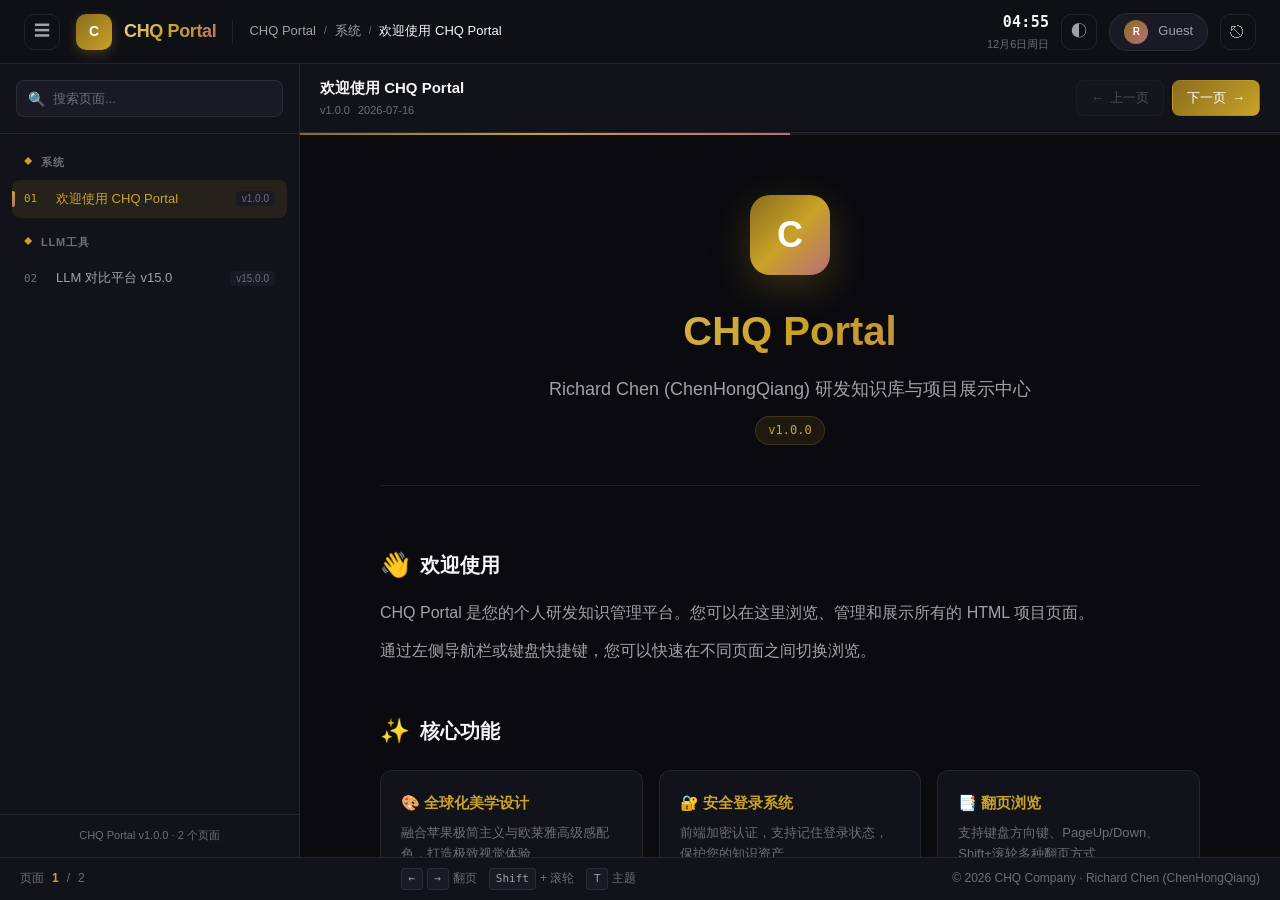
==== main.html @ ea7e8e4c "feat: CHQ Portal v1.1.0 - Initial release with LLM Compare Platform integration" ====
<!DOCTYPE html>
<html lang="zh-CN" data-theme="dark">
<head>
  <meta charset="UTF-8">
  <meta name="viewport" content="width=device-width, initial-scale=1.0">
  <meta name="description" content="CHQ Portal - Richard Chen (ChenHongQiang) 研发知识库">
  <meta name="author" content="Richard Chen (ChenHongQiang)">
  <meta name="copyright" content="Copyright © 2026 CHQ Company. All rights reserved.">
  <title>CHQ Portal - 研发知识库</title>
  <link rel="stylesheet" href="assets/css/style.css">
  <link rel="stylesheet" href="assets/css/portal.css">
</head>
<body class="portal-page">
  <!-- Authentication check -->
  <script>CHQAuth && CHQAuth.requireAuth();</script>

  <!-- Top Navigation -->
  <header class="top-nav">
    <div class="nav-left">
      <button class="nav-btn" id="sidebar-toggle" title="切换侧边栏">☰</button>
      <div class="nav-brand">
        <div class="nav-brand-logo">C</div>
        <span class="nav-brand-text text-gradient">CHQ Portal</span>
      </div>
      <div class="nav-divider"></div>
      <nav class="breadcrumb" id="breadcrumb">
        <span class="bc-item">CHQ Portal</span>
      </nav>
    </div>

    <div class="nav-right">
      <div class="clock-widget" id="clock-widget">
        <span class="clock-time">--:--</span>
        <span class="clock-date">--月--日</span>
      </div>
      <button class="nav-btn" id="theme-toggle" title="切换主题">◐</button>
      <div class="nav-user">
        <div class="user-avatar">R</div>
        <span id="nav-username">Admin</span>
      </div>
      <button class="nav-btn" onclick="CHQAuth.logout()" title="退出登录">⎋</button>
    </div>
  </header>

  <!-- Main Body -->
  <div class="portal-body">
    <!-- Sidebar -->
    <aside class="sidebar" id="sidebar">
      <div class="sidebar-search">
        <div class="search-input-wrapper">
          <span class="search-icon">🔍</span>
          <input 
            type="text" 
            id="search-input"
            placeholder="搜索页面..."
            oninput="Router.search(this.value)"
          >
        </div>
      </div>
      <nav class="sidebar-nav" id="sidebar-nav">
        <!-- Dynamically populated -->
      </nav>
      <div class="sidebar-footer">
        CHQ Portal v1.0.0 · <span id="total-pages">0</span> 个页面
      </div>
    </aside>

    <!-- Content Area -->
    <main class="content-area">
      <!-- Toolbar -->
      <div class="content-toolbar">
        <div class="toolbar-left">
          <div class="page-info">
            <span class="page-title" id="page-title">加载中...</span>
            <div class="page-meta">
              <span id="page-version"></span>
              <span id="page-date"></span>
            </div>
          </div>
        </div>
        <div class="toolbar-right">
          <button class="toolbar-btn" id="btn-prev" onclick="Router.prev()">
            <span>←</span> 上一页
          </button>
          <button class="toolbar-btn primary" id="btn-next" onclick="Router.next()">
            下一页 <span>→</span>
          </button>
        </div>
      </div>

      <!-- Progress bar -->
      <div class="progress-bar-wrapper">
        <div class="progress-bar" id="progress-bar" style="width: 0%"></div>
      </div>

      <!-- Iframe container -->
      <div class="iframe-container">
        <div class="page-loader" id="page-loader">
          <div class="spinner"></div>
          <span class="page-loader-text">正在加载页面...</span>
        </div>
        <iframe id="content-frame" sandbox="allow-scripts allow-same-origin allow-popups allow-forms"></iframe>
      </div>
    </main>
  </div>

  <!-- Bottom Bar -->
  <footer class="bottom-bar">
    <div class="pagination-info">
      <span>页面</span>
      <span class="current" id="current-page">1</span>
      <span>/</span>
      <span id="total-pages-bottom">1</span>
    </div>
    <div class="keyboard-hints">
      <div class="key-hint">
        <kbd>←</kbd><kbd>→</kbd> 翻页
      </div>
      <div class="key-hint">
        <kbd>Shift</kbd> + 滚轮
      </div>
      <div class="key-hint">
        <kbd>T</kbd> 主题
      </div>
    </div>
    <div>
      © 2026 CHQ Company · Richard Chen (ChenHongQiang)
    </div>
  </footer>

  <!-- Toast container -->
  <div class="toast-container" id="toast-container"></div>

  <script src="assets/js/auth.js"></script>
  <script src="assets/js/pages.js"></script>
  <script src="assets/js/router.js"></script>
  <script src="assets/js/effects.js"></script>
  <script>
    (function() {
      // Set username
      const user = CHQAuth.getCurrentUser();
      document.getElementById('nav-username').textContent = user;

      // Sidebar toggle
      const sidebar = document.getElementById('sidebar');
      const sidebarToggle = document.getElementById('sidebar-toggle');
      let sidebarOpen = true;
      
      sidebarToggle.addEventListener('click', () => {
        sidebarOpen = !sidebarOpen;
        sidebar.classList.toggle('collapsed', !sidebarOpen);
      });

      // Sync total pages count
      const syncTotal = () => {
        const pages = Router.getPages ? Router.getPages() : [];
        const els = document.querySelectorAll('#total-pages, #total-pages-bottom');
        els.forEach(el => el.textContent = pages.length);
      };

      // Listen for router init
      const checkInit = setInterval(() => {
        if (Router.getPages) {
          syncTotal();
          clearInterval(checkInit);
        }
      }, 100);

      // T key for theme toggle
      document.addEventListener('keydown', (e) => {
        if (e.target.tagName === 'INPUT' || e.target.tagName === 'TEXTAREA') return;
        if (e.key === 't' || e.key === 'T') {
          CHQEffects.ThemeManager.toggle();
        }
      });
    })();
  </script>
</body>
</html>
---- assets/css/style.css ----
/* ============================================================
   CHQ Portal Framework v1.0.0
   Global Stylesheet
   Design: Apple Minimalism + L'Oréal Luxury
   Copyright © 2026 CHQ Company. All rights reserved.
   Author & Principal Architect: Richard Chen (ChenHongQiang)
   ============================================================ */

/* ── CSS Variables ── */
:root {
  /* Apple-inspired system font stack */
  --font-sans: -apple-system, BlinkMacSystemFont, "SF Pro Display", "SF Pro Text",
               "Helvetica Neue", "Segoe UI", "PingFang SC", "Hiragino Sans GB",
               "Microsoft YaHei", sans-serif;
  --font-mono: "SF Mono", "Fira Code", "JetBrains Mono", Consolas, monospace;

  /* L'Oréal luxury color palette */
  --gold-primary: #c9a227;
  --gold-light: #e8d5a3;
  --gold-dark: #8a6d1f;
  --rose-gold: #b76e79;
  --champagne: #f7e7ce;

  /* Dark theme (default) */
  --bg-primary: #0a0a0f;
  --bg-secondary: #12121a;
  --bg-tertiary: #1a1a24;
  --bg-glass: rgba(18, 18, 26, 0.72);
  --bg-glass-hover: rgba(26, 26, 36, 0.84);
  --text-primary: #f5f5f7;
  --text-secondary: #a1a1a6;
  --text-tertiary: #6e6e73;
  --border-color: rgba(255, 255, 255, 0.08);
  --border-glow: rgba(201, 162, 39, 0.15);
  --accent: var(--gold-primary);
  --accent-hover: var(--gold-light);
  --shadow-sm: 0 2px 8px rgba(0, 0, 0, 0.4);
  --shadow-md: 0 8px 32px rgba(0, 0, 0, 0.5);
  --shadow-lg: 0 24px 64px rgba(0, 0, 0, 0.6);
  --shadow-gold: 0 0 40px rgba(201, 162, 39, 0.12);
  --radius-sm: 8px;
  --radius-md: 16px;
  --radius-lg: 24px;
  --radius-xl: 32px;
  --transition-fast: 0.2s cubic-bezier(0.4, 0, 0.2, 1);
  --transition-base: 0.3s cubic-bezier(0.4, 0, 0.2, 1);
  --transition-slow: 0.5s cubic-bezier(0.4, 0, 0.2, 1);
}

/* Light theme */
[data-theme="light"] {
  --bg-primary: #f5f5f7;
  --bg-secondary: #ffffff;
  --bg-tertiary: #f0f0f2;
  --bg-glass: rgba(255, 255, 255, 0.76);
  --bg-glass-hover: rgba(255, 255, 255, 0.92);
  --text-primary: #1d1d1f;
  --text-secondary: #6e6e73;
  --text-tertiary: #a1a1a6;
  --border-color: rgba(0, 0, 0, 0.08);
  --border-glow: rgba(201, 162, 39, 0.2);
  --shadow-sm: 0 2px 8px rgba(0, 0, 0, 0.08);
  --shadow-md: 0 8px 32px rgba(0, 0, 0, 0.12);
  --shadow-lg: 0 24px 64px rgba(0, 0, 0, 0.16);
  --shadow-gold: 0 0 40px rgba(201, 162, 39, 0.08);
}

/* ── Reset & Base ── */
*, *::before, *::after {
  margin: 0;
  padding: 0;
  box-sizing: border-box;
}

html {
  font-size: 16px;
  scroll-behavior: smooth;
  -webkit-font-smoothing: antialiased;
  -moz-osx-font-smoothing: grayscale;
}

body {
  font-family: var(--font-sans);
  background: var(--bg-primary);
  color: var(--text-primary);
  line-height: 1.6;
  overflow: hidden;
  min-height: 100vh;
  transition: background var(--transition-base), color var(--transition-base);
}

/* ── Scrollbar ── */
::-webkit-scrollbar {
  width: 6px;
  height: 6px;
}
::-webkit-scrollbar-track {
  background: transparent;
}
::-webkit-scrollbar-thumb {
  background: var(--text-tertiary);
  border-radius: 3px;
}
::-webkit-scrollbar-thumb:hover {
  background: var(--text-secondary);
}

/* ── Typography ── */
h1, h2, h3, h4, h5, h6 {
  font-weight: 600;
  letter-spacing: -0.02em;
  line-height: 1.2;
}

.text-gradient {
  background: linear-gradient(135deg, var(--gold-light), var(--gold-primary), var(--rose-gold));
  -webkit-background-clip: text;
  -webkit-text-fill-color: transparent;
  background-clip: text;
}

.text-glow {
  text-shadow: 0 0 20px rgba(201, 162, 39, 0.3);
}

/* ── Glass Card ── */
.glass {
  background: var(--bg-glass);
  backdrop-filter: blur(24px) saturate(1.4);
  -webkit-backdrop-filter: blur(24px) saturate(1.4);
  border: 1px solid var(--border-color);
  border-radius: var(--radius-md);
  box-shadow: var(--shadow-md), inset 0 1px 0 rgba(255,255,255,0.05);
  transition: all var(--transition-base);
}

.glass:hover {
  background: var(--bg-glass-hover);
  border-color: var(--border-glow);
  box-shadow: var(--shadow-lg), var(--shadow-gold), inset 0 1px 0 rgba(255,255,255,0.08);
}

/* ── Buttons ── */
.btn {
  display: inline-flex;
  align-items: center;
  justify-content: center;
  gap: 8px;
  padding: 12px 28px;
  font-family: var(--font-sans);
  font-size: 0.9375rem;
  font-weight: 500;
  letter-spacing: -0.01em;
  border: none;
  border-radius: var(--radius-sm);
  cursor: pointer;
  transition: all var(--transition-fast);
  position: relative;
  overflow: hidden;
}

.btn::before {
  content: '';
  position: absolute;
  inset: 0;
  background: linear-gradient(135deg, rgba(255,255,255,0.15), transparent);
  opacity: 0;
  transition: opacity var(--transition-fast);
}

.btn:hover::before {
  opacity: 1;
}

.btn-primary {
  background: linear-gradient(135deg, var(--gold-dark), var(--gold-primary));
  color: #fff;
  box-shadow: 0 4px 16px rgba(201, 162, 39, 0.3);
}

.btn-primary:hover {
  transform: translateY(-2px);
  box-shadow: 0 8px 28px rgba(201, 162, 39, 0.4);
}

.btn-primary:active {
  transform: translateY(0);
}

.btn-secondary {
  background: var(--bg-tertiary);
  color: var(--text-primary);
  border: 1px solid var(--border-color);
}

.btn-secondary:hover {
  background: var(--bg-glass-hover);
  border-color: var(--border-glow);
}

.btn-icon {
  width: 40px;
  height: 40px;
  padding: 0;
  border-radius: 50%;
}

/* ── Form Elements ── */
.input-group {
  position: relative;
  margin-bottom: 20px;
}

.input-group label {
  display: block;
  font-size: 0.8125rem;
  font-weight: 500;
  color: var(--text-secondary);
  margin-bottom: 8px;
  letter-spacing: 0.02em;
}

.input-field {
  width: 100%;
  padding: 14px 18px;
  font-family: var(--font-sans);
  font-size: 0.9375rem;
  color: var(--text-primary);
  background: var(--bg-tertiary);
  border: 1px solid var(--border-color);
  border-radius: var(--radius-sm);
  outline: none;
  transition: all var(--transition-fast);
}

.input-field::placeholder {
  color: var(--text-tertiary);
}

.input-field:focus {
  border-color: var(--gold-primary);
  box-shadow: 0 0 0 3px rgba(201, 162, 39, 0.15);
  background: var(--bg-glass-hover);
}

/* ── Animations ── */
@keyframes fadeIn {
  from { opacity: 0; transform: translateY(16px); }
  to { opacity: 1; transform: translateY(0); }
}

@keyframes fadeInScale {
  from { opacity: 0; transform: scale(0.96); }
  to { opacity: 1; transform: scale(1); }
}

@keyframes shimmer {
  0% { background-position: -200% center; }
  100% { background-position: 200% center; }
}

@keyframes float {
  0%, 100% { transform: translateY(0); }
  50% { transform: translateY(-8px); }
}

@keyframes pulse-gold {
  0%, 100% { box-shadow: 0 0 0 0 rgba(201, 162, 39, 0.4); }
  50% { box-shadow: 0 0 0 12px rgba(201, 162, 39, 0); }
}

.animate-fade-in {
  animation: fadeIn 0.6s var(--transition-base) forwards;
}

.animate-fade-in-scale {
  animation: fadeInScale 0.5s var(--transition-base) forwards;
}

.animate-float {
  animation: float 4s ease-in-out infinite;
}

/* ── Utility ── */
.hidden { display: none !important; }
.sr-only {
  position: absolute;
  width: 1px;
  height: 1px;
  padding: 0;
  margin: -1px;
  overflow: hidden;
  clip: rect(0, 0, 0, 0);
  border: 0;
}

/* ── Loading Spinner ── */
.spinner {
  width: 24px;
  height: 24px;
  border: 2px solid var(--border-color);
  border-top-color: var(--gold-primary);
  border-radius: 50%;
  animation: spin 0.8s linear infinite;
}

@keyframes spin {
  to { transform: rotate(360deg); }
}

/* ── Toast Notification ── */
.toast-container {
  position: fixed;
  top: 24px;
  right: 24px;
  z-index: 9999;
  display: flex;
  flex-direction: column;
  gap: 12px;
}

.toast {
  padding: 14px 22px;
  background: var(--bg-glass);
  backdrop-filter: blur(20px);
  border: 1px solid var(--border-color);
  border-radius: var(--radius-sm);
  box-shadow: var(--shadow-lg);
  font-size: 0.875rem;
  color: var(--text-primary);
  transform: translateX(120%);
  transition: transform 0.4s cubic-bezier(0.16, 1, 0.3, 1);
  max-width: 320px;
}

.toast.show {
  transform: translateX(0);
}

.toast.success {
  border-left: 3px solid #34c759;
}

.toast.error {
  border-left: 3px solid #ff3b30;
}

/* ── Responsive ── */
@media (max-width: 768px) {
  html { font-size: 14px; }
  .glass { border-radius: var(--radius-sm); }
}
---- assets/css/portal.css ----
/* ============================================================
   CHQ Portal Main Browser Styles
   Copyright © 2026 CHQ Company. All rights reserved.
   Author & Principal Architect: Richard Chen (ChenHongQiang)
   ============================================================ */

.portal-page {
  display: flex;
  flex-direction: column;
  height: 100vh;
  overflow: hidden;
  background: var(--bg-primary);
}

/* ── Top Navigation Bar ── */
.top-nav {
  display: flex;
  align-items: center;
  justify-content: space-between;
  height: 64px;
  padding: 0 24px;
  background: var(--bg-glass);
  backdrop-filter: blur(20px) saturate(1.4);
  -webkit-backdrop-filter: blur(20px) saturate(1.4);
  border-bottom: 1px solid var(--border-color);
  z-index: 100;
  flex-shrink: 0;
}

.nav-left {
  display: flex;
  align-items: center;
  gap: 16px;
}

.nav-brand {
  display: flex;
  align-items: center;
  gap: 12px;
}

.nav-brand-logo {
  width: 36px;
  height: 36px;
  background: linear-gradient(135deg, var(--gold-dark), var(--gold-primary));
  border-radius: 10px;
  display: flex;
  align-items: center;
  justify-content: center;
  font-size: 14px;
  font-weight: 700;
  color: #fff;
  box-shadow: 0 4px 12px rgba(201, 162, 39, 0.25);
}

.nav-brand-text {
  font-size: 1.125rem;
  font-weight: 700;
  letter-spacing: -0.02em;
}

.nav-divider {
  width: 1px;
  height: 24px;
  background: var(--border-color);
}

/* Breadcrumb */
.breadcrumb {
  display: flex;
  align-items: center;
  gap: 8px;
  font-size: 0.8125rem;
  color: var(--text-secondary);
}

.bc-separator {
  color: var(--text-tertiary);
  font-size: 0.625rem;
}

.bc-item.active {
  color: var(--text-primary);
  font-weight: 500;
}

/* Nav right */
.nav-right {
  display: flex;
  align-items: center;
  gap: 12px;
}

.nav-btn {
  width: 36px;
  height: 36px;
  display: flex;
  align-items: center;
  justify-content: center;
  background: transparent;
  border: 1px solid var(--border-color);
  border-radius: 10px;
  color: var(--text-secondary);
  cursor: pointer;
  transition: all var(--transition-fast);
  font-size: 16px;
}

.nav-btn:hover {
  background: var(--bg-tertiary);
  color: var(--text-primary);
  border-color: var(--border-glow);
}

.nav-user {
  display: flex;
  align-items: center;
  gap: 10px;
  padding: 6px 14px;
  background: var(--bg-tertiary);
  border: 1px solid var(--border-color);
  border-radius: 20px;
  font-size: 0.8125rem;
  color: var(--text-secondary);
}

.user-avatar {
  width: 24px;
  height: 24px;
  background: linear-gradient(135deg, var(--gold-dark), var(--rose-gold));
  border-radius: 50%;
  display: flex;
  align-items: center;
  justify-content: center;
  font-size: 10px;
  font-weight: 700;
  color: #fff;
}

/* ── Main Layout ── */
.portal-body {
  display: flex;
  flex: 1;
  overflow: hidden;
}

/* ── Sidebar ── */
.sidebar {
  width: 300px;
  min-width: 300px;
  background: var(--bg-secondary);
  border-right: 1px solid var(--border-color);
  display: flex;
  flex-direction: column;
  transition: width var(--transition-base), min-width var(--transition-base);
  z-index: 50;
}

.sidebar.collapsed {
  width: 0;
  min-width: 0;
  overflow: hidden;
  opacity: 0;
}

/* Search */
.sidebar-search {
  padding: 16px;
  border-bottom: 1px solid var(--border-color);
}

.search-input-wrapper {
  position: relative;
}

.search-input-wrapper input {
  width: 100%;
  padding: 10px 14px 10px 36px;
  background: var(--bg-tertiary);
  border: 1px solid var(--border-color);
  border-radius: var(--radius-sm);
  color: var(--text-primary);
  font-size: 0.8125rem;
  outline: none;
  transition: all var(--transition-fast);
}

.search-input-wrapper input:focus {
  border-color: var(--gold-primary);
  box-shadow: 0 0 0 3px rgba(201, 162, 39, 0.12);
}

.search-input-wrapper input::placeholder {
  color: var(--text-tertiary);
}

.search-icon {
  position: absolute;
  left: 12px;
  top: 50%;
  transform: translateY(-50%);
  font-size: 14px;
  color: var(--text-tertiary);
  pointer-events: none;
}

/* Navigation */
.sidebar-nav {
  flex: 1;
  overflow-y: auto;
  padding: 12px;
}

.nav-category {
  margin-bottom: 8px;
}

.nav-category-title {
  display: flex;
  align-items: center;
  gap: 8px;
  padding: 8px 12px;
  font-size: 0.6875rem;
  font-weight: 600;
  text-transform: uppercase;
  letter-spacing: 0.08em;
  color: var(--text-tertiary);
}

.nav-category-icon {
  font-size: 0.5rem;
  color: var(--gold-primary);
}

.nav-pages {
  display: flex;
  flex-direction: column;
  gap: 2px;
}

.nav-page-btn {
  display: flex;
  align-items: center;
  gap: 10px;
  width: 100%;
  padding: 10px 12px;
  background: transparent;
  border: none;
  border-radius: var(--radius-sm);
  color: var(--text-secondary);
  font-size: 0.8125rem;
  text-align: left;
  cursor: pointer;
  transition: all var(--transition-fast);
  position: relative;
}

.nav-page-btn:hover {
  background: var(--bg-tertiary);
  color: var(--text-primary);
}

.nav-page-btn.active {
  background: rgba(201, 162, 39, 0.1);
  color: var(--gold-primary);
  font-weight: 500;
}

.nav-page-btn.active::before {
  content: '';
  position: absolute;
  left: 0;
  top: 50%;
  transform: translateY(-50%);
  width: 3px;
  height: 16px;
  background: linear-gradient(180deg, var(--gold-primary), var(--rose-gold));
  border-radius: 0 2px 2px 0;
}

.nav-page-num {
  font-family: var(--font-mono);
  font-size: 0.6875rem;
  color: var(--text-tertiary);
  min-width: 22px;
}

.nav-page-btn.active .nav-page-num {
  color: var(--gold-primary);
}

.nav-page-title {
  flex: 1;
  white-space: nowrap;
  overflow: hidden;
  text-overflow: ellipsis;
}

.nav-page-ver {
  font-size: 0.625rem;
  color: var(--text-tertiary);
  background: var(--bg-tertiary);
  padding: 2px 6px;
  border-radius: 4px;
}

.nav-empty {
  padding: 24px;
  text-align: center;
  color: var(--text-tertiary);
  font-size: 0.8125rem;
}

/* Sidebar footer */
.sidebar-footer {
  padding: 12px 16px;
  border-top: 1px solid var(--border-color);
  font-size: 0.6875rem;
  color: var(--text-tertiary);
  text-align: center;
}

/* ── Content Area ── */
.content-area {
  flex: 1;
  display: flex;
  flex-direction: column;
  overflow: hidden;
  position: relative;
}

/* Toolbar */
.content-toolbar {
  display: flex;
  align-items: center;
  justify-content: space-between;
  padding: 12px 20px;
  background: var(--bg-secondary);
  border-bottom: 1px solid var(--border-color);
  flex-shrink: 0;
}

.toolbar-left {
  display: flex;
  align-items: center;
  gap: 12px;
}

.toolbar-right {
  display: flex;
  align-items: center;
  gap: 8px;
}

.page-info {
  display: flex;
  flex-direction: column;
  gap: 2px;
}

.page-title {
  font-size: 0.9375rem;
  font-weight: 600;
  color: var(--text-primary);
}

.page-meta {
  display: flex;
  align-items: center;
  gap: 8px;
  font-size: 0.6875rem;
  color: var(--text-tertiary);
}

.page-meta span {
  display: flex;
  align-items: center;
  gap: 4px;
}

.toolbar-btn {
  display: flex;
  align-items: center;
  gap: 6px;
  padding: 8px 14px;
  background: var(--bg-tertiary);
  border: 1px solid var(--border-color);
  border-radius: var(--radius-sm);
  color: var(--text-secondary);
  font-size: 0.8125rem;
  cursor: pointer;
  transition: all var(--transition-fast);
}

.toolbar-btn:hover:not(:disabled) {
  background: var(--bg-glass-hover);
  color: var(--text-primary);
  border-color: var(--border-glow);
}

.toolbar-btn:disabled {
  opacity: 0.4;
  cursor: not-allowed;
}

.toolbar-btn.primary {
  background: linear-gradient(135deg, var(--gold-dark), var(--gold-primary));
  color: #fff;
  border-color: transparent;
}

.toolbar-btn.primary:hover:not(:disabled) {
  box-shadow: 0 4px 12px rgba(201, 162, 39, 0.3);
}

/* Progress bar */
.progress-bar-wrapper {
  height: 2px;
  background: var(--bg-tertiary);
  overflow: hidden;
}

.progress-bar {
  height: 100%;
  background: linear-gradient(90deg, var(--gold-dark), var(--gold-primary), var(--rose-gold));
  transition: width var(--transition-slow);
}

/* Iframe container */
.iframe-container {
  flex: 1;
  position: relative;
  overflow: hidden;
  background: var(--bg-primary);
}

.iframe-container iframe {
  width: 100%;
  height: 100%;
  border: none;
  background: var(--bg-primary);
  transition: opacity var(--transition-base), transform var(--transition-base);
}

/* Page loader */
.page-loader {
  position: absolute;
  inset: 0;
  display: flex;
  flex-direction: column;
  align-items: center;
  justify-content: center;
  gap: 16px;
  background: var(--bg-primary);
  z-index: 10;
}

.page-loader .spinner {
  width: 40px;
  height: 40px;
  border-width: 3px;
}

.page-loader-text {
  font-size: 0.8125rem;
  color: var(--text-secondary);
}

/* ── Bottom Bar ── */
.bottom-bar {
  display: flex;
  align-items: center;
  justify-content: space-between;
  padding: 10px 20px;
  background: var(--bg-secondary);
  border-top: 1px solid var(--border-color);
  font-size: 0.75rem;
  color: var(--text-tertiary);
  flex-shrink: 0;
}

.pagination-info {
  display: flex;
  align-items: center;
  gap: 8px;
}

.pagination-info .current {
  color: var(--gold-primary);
  font-weight: 600;
}

.keyboard-hints {
  display: flex;
  align-items: center;
  gap: 12px;
}

.key-hint {
  display: flex;
  align-items: center;
  gap: 4px;
}

.key-hint kbd {
  display: inline-flex;
  align-items: center;
  justify-content: center;
  min-width: 22px;
  height: 22px;
  padding: 0 6px;
  background: var(--bg-tertiary);
  border: 1px solid var(--border-color);
  border-radius: 4px;
  font-family: var(--font-mono);
  font-size: 0.6875rem;
  color: var(--text-secondary);
}

/* ── Clock Widget ── */
.clock-widget {
  display: flex;
  flex-direction: column;
  align-items: flex-end;
  gap: 2px;
}

.clock-time {
  font-family: var(--font-mono);
  font-size: 0.9375rem;
  font-weight: 600;
  color: var(--text-primary);
  letter-spacing: 0.02em;
}

.clock-date {
  font-size: 0.6875rem;
  color: var(--text-tertiary);
}

/* ── Responsive ── */
@media (max-width: 768px) {
  .sidebar {
    position: absolute;
    height: 100%;
    box-shadow: var(--shadow-lg);
  }
  .sidebar.collapsed {
    width: 0;
    min-width: 0;
  }
  .breadcrumb,
  .keyboard-hints {
    display: none;
  }
  .top-nav {
    padding: 0 16px;
  }
  .content-toolbar {
    padding: 10px 16px;
  }
}
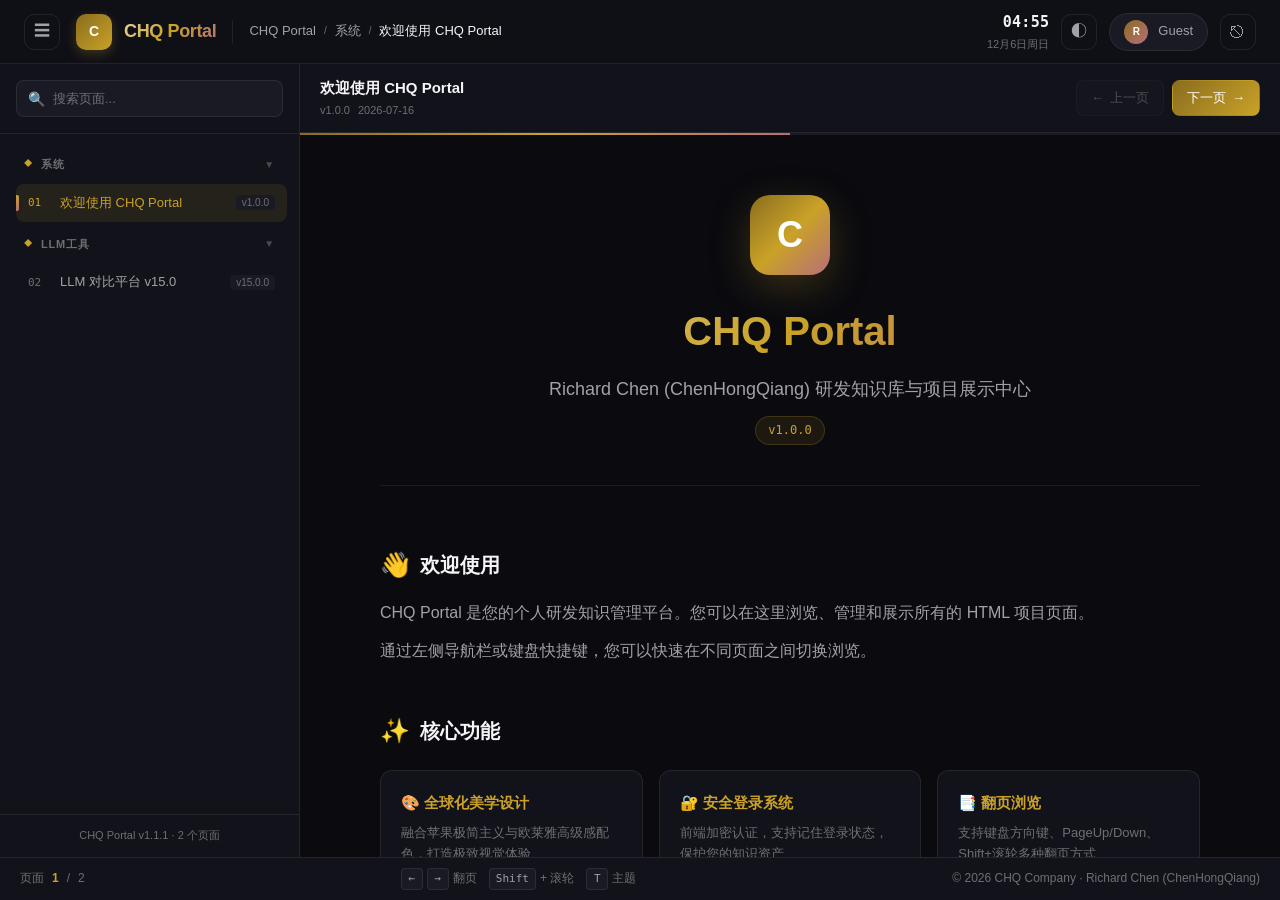
==== commit d7ba13c5: "fix(v1.1.1): fix GitHub Pages 404, add category collapse, mobile responsive" ====
--- a/main.html
+++ b/main.html
@@ -61,7 +61,7 @@
         <!-- Dynamically populated -->
       </nav>
       <div class="sidebar-footer">
-        CHQ Portal v1.0.0 · <span id="total-pages">0</span> 个页面
+        CHQ Portal v1.1.1 · <span id="total-pages">0</span> 个页面
       </div>
     </aside>
 
@@ -79,10 +79,10 @@
           </div>
         </div>
         <div class="toolbar-right">
-          <button class="toolbar-btn" id="btn-prev" onclick="Router.prev()">
+          <button class="toolbar-btn" id="btn-prev" onclick="Router.prev()" data-icon="←">
             <span>←</span> 上一页
           </button>
-          <button class="toolbar-btn primary" id="btn-next" onclick="Router.next()">
+          <button class="toolbar-btn primary" id="btn-next" onclick="Router.next()" data-icon="→">
             下一页 <span>→</span>
           </button>
         </div>
@@ -145,11 +145,36 @@
       const sidebar = document.getElementById('sidebar');
       const sidebarToggle = document.getElementById('sidebar-toggle');
       let sidebarOpen = true;
-      
-      sidebarToggle.addEventListener('click', () => {
-        sidebarOpen = !sidebarOpen;
-        sidebar.classList.toggle('collapsed', !sidebarOpen);
-      });
+
+      // Mobile overlay
+      const isMobile = window.innerWidth <= 768;
+      if (isMobile) {
+        sidebar.classList.add('collapsed');
+        sidebarOpen = false;
+
+        // Create overlay
+        const overlay = document.createElement('div');
+        overlay.className = 'sidebar-overlay';
+        overlay.id = 'sidebar-overlay';
+        document.querySelector('.portal-body').appendChild(overlay);
+
+        overlay.addEventListener('click', () => {
+          sidebar.classList.remove('open');
+          overlay.classList.remove('active');
+          sidebarOpen = false;
+        });
+
+        sidebarToggle.addEventListener('click', () => {
+          sidebarOpen = !sidebarOpen;
+          sidebar.classList.toggle('open', sidebarOpen);
+          overlay.classList.toggle('active', sidebarOpen);
+        });
+      } else {
+        sidebarToggle.addEventListener('click', () => {
+          sidebarOpen = !sidebarOpen;
+          sidebar.classList.toggle('collapsed', !sidebarOpen);
+        });
+      }
 
       // Sync total pages count
       const syncTotal = () => {
--- a/assets/css/portal.css
+++ b/assets/css/portal.css
@@ -212,19 +212,41 @@
 }
 
 .nav-category {
-  margin-bottom: 8px;
+  margin-bottom: 4px;
+  border-radius: var(--radius-sm);
+  overflow: hidden;
 }
 
 .nav-category-title {
   display: flex;
   align-items: center;
   gap: 8px;
-  padding: 8px 12px;
+  padding: 10px 12px;
   font-size: 0.6875rem;
   font-weight: 600;
   text-transform: uppercase;
   letter-spacing: 0.08em;
   color: var(--text-tertiary);
+  cursor: pointer;
+  user-select: none;
+  transition: all var(--transition-fast);
+  border-radius: var(--radius-sm);
+}
+
+.nav-category-title:hover {
+  background: var(--bg-tertiary);
+  color: var(--text-secondary);
+}
+
+.nav-category-title .toggle-icon {
+  font-size: 0.625rem;
+  transition: transform var(--transition-fast);
+  margin-left: auto;
+  opacity: 0.6;
+}
+
+.nav-category.collapsed .toggle-icon {
+  transform: rotate(-90deg);
 }
 
 .nav-category-icon {
@@ -236,6 +258,16 @@
   display: flex;
   flex-direction: column;
   gap: 2px;
+  max-height: 800px;
+  opacity: 1;
+  overflow: hidden;
+  transition: max-height var(--transition-base), opacity var(--transition-base);
+  padding-left: 4px;
+}
+
+.nav-category.collapsed .nav-pages {
+  max-height: 0;
+  opacity: 0;
 }
 
 .nav-page-btn {
@@ -538,25 +570,99 @@
   color: var(--text-tertiary);
 }
 
+/* ── Mobile Sidebar Overlay ── */
+.sidebar-overlay {
+  position: fixed;
+  inset: 0;
+  background: rgba(0, 0, 0, 0.5);
+  z-index: 40;
+  opacity: 0;
+  pointer-events: none;
+  transition: opacity var(--transition-base);
+}
+
+.sidebar-overlay.active {
+  opacity: 1;
+  pointer-events: auto;
+}
+
 /* ── Responsive ── */
 @media (max-width: 768px) {
+  .top-nav {
+    padding: 0 12px;
+    height: 56px;
+  }
+
+  .nav-brand-text {
+    font-size: 1rem;
+  }
+
+  .nav-divider,
+  .breadcrumb,
+  .clock-widget,
+  .keyboard-hints {
+    display: none;
+  }
+
+  .nav-btn {
+    width: 40px;
+    height: 40px;
+  }
+
   .sidebar {
-    position: absolute;
-    height: 100%;
+    position: fixed;
+    top: 56px;
+    left: 0;
+    height: calc(100% - 56px);
+    width: 280px;
+    min-width: 280px;
+    transform: translateX(-100%);
+    opacity: 1;
     box-shadow: var(--shadow-lg);
-  }
+    transition: transform var(--transition-base);
+  }
+
+  .sidebar.open {
+    transform: translateX(0);
+  }
+
   .sidebar.collapsed {
     width: 0;
     min-width: 0;
-  }
-  .breadcrumb,
-  .keyboard-hints {
+    transform: translateX(-100%);
+  }
+
+  .content-toolbar {
+    padding: 10px 12px;
+  }
+
+  .toolbar-btn {
+    padding: 10px 14px;
+    min-height: 40px;
+  }
+
+  .toolbar-btn span {
     display: none;
   }
-  .top-nav {
-    padding: 0 16px;
-  }
-  .content-toolbar {
-    padding: 10px 16px;
-  }
-}
+
+  .toolbar-btn::before {
+    content: attr(data-icon);
+  }
+
+  .bottom-bar {
+    padding: 8px 12px;
+    justify-content: center;
+  }
+
+  .bottom-bar > div:last-child {
+    display: none;
+  }
+
+  .page-title {
+    font-size: 0.875rem;
+  }
+
+  .nav-user span {
+    display: none;
+  }
+}
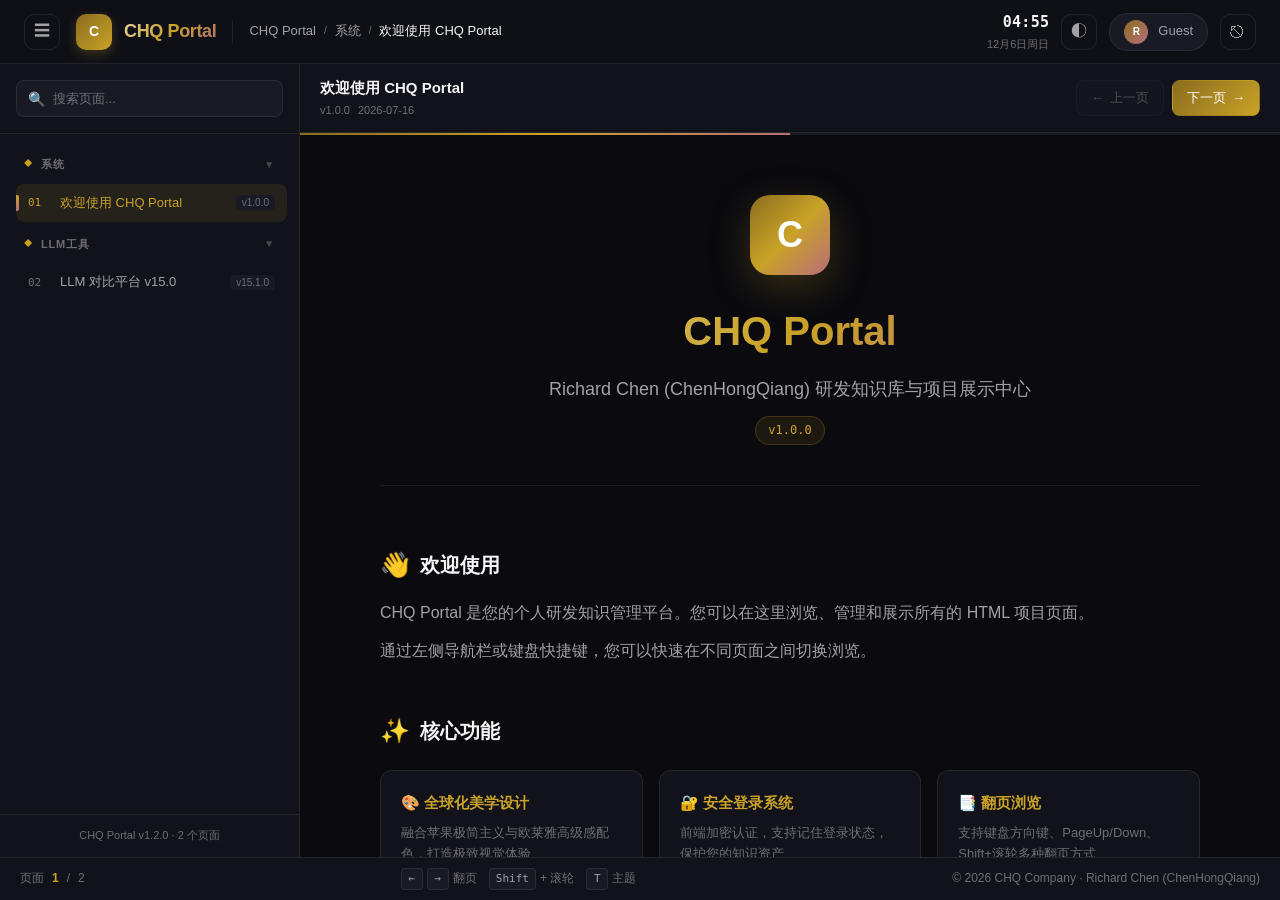
==== commit e3eca579: "feat(v1.2.0): LLM platform dark theme adaptation, Toast notifications, ESC shortcuts" ====
--- a/main.html
+++ b/main.html
@@ -61,7 +61,7 @@
         <!-- Dynamically populated -->
       </nav>
       <div class="sidebar-footer">
-        CHQ Portal v1.1.1 · <span id="total-pages">0</span> 个页面
+        CHQ Portal v1.2.0 · <span id="total-pages">0</span> 个页面
       </div>
     </aside>
 
